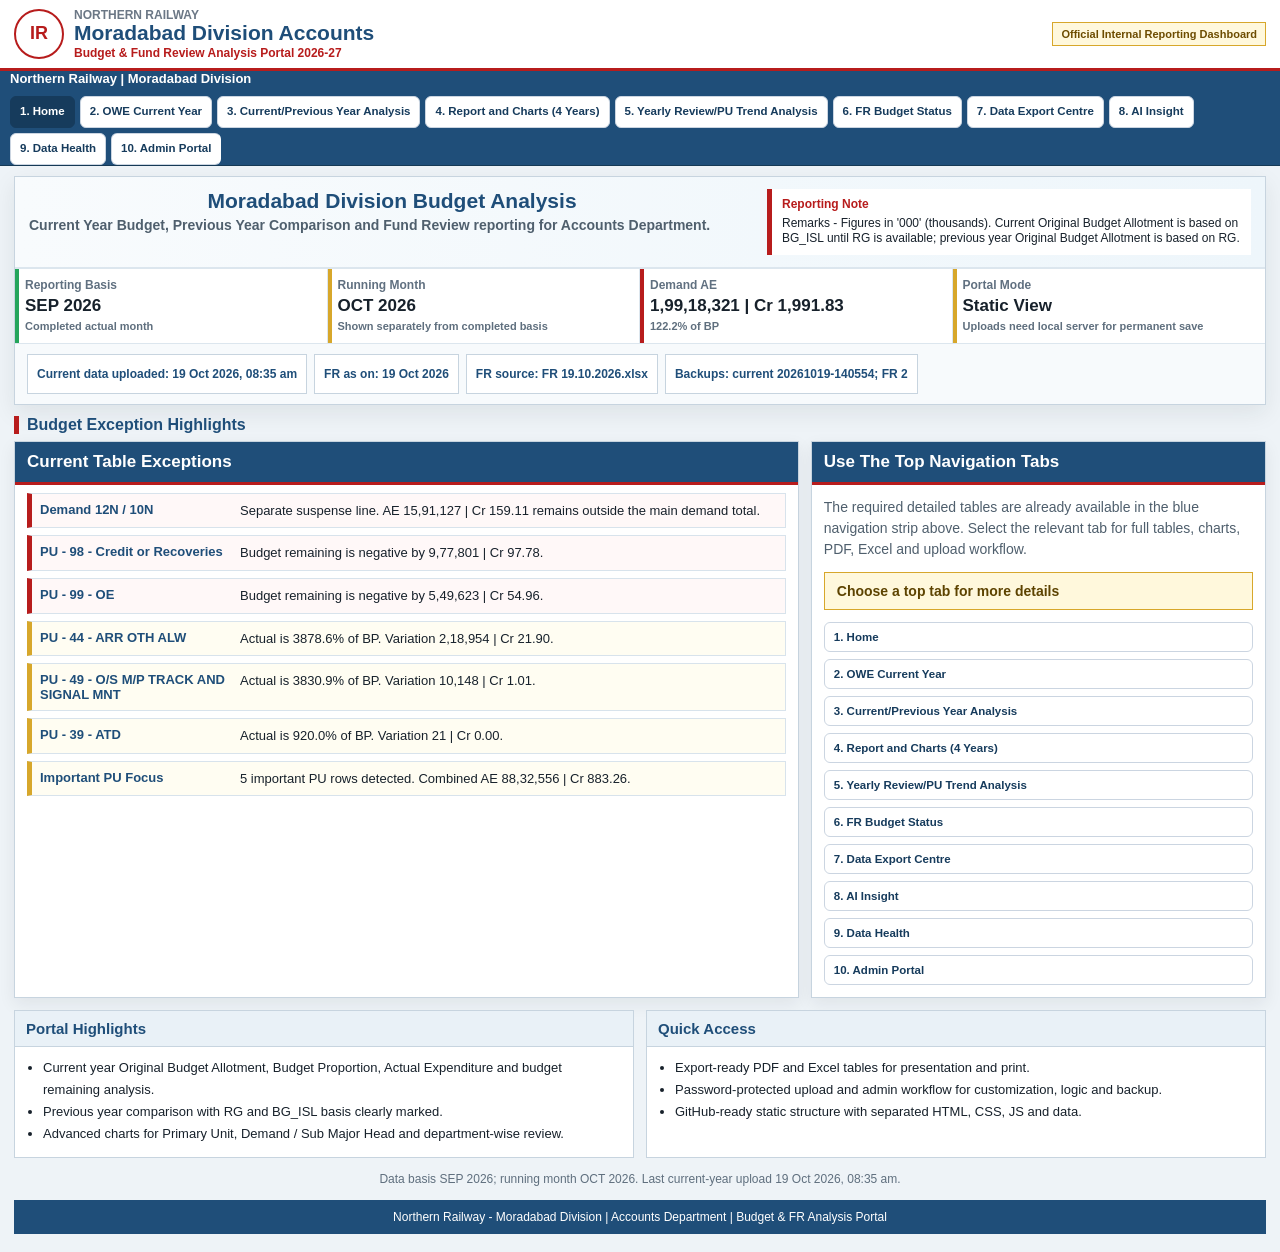
==== index.html @ 2f9a8765 "FR UPDATED" ====
<!doctype html>
<html lang="en">
<head>
  <meta charset="utf-8">
  <meta name="viewport" content="width=device-width, initial-scale=1">
  <title>Moradabad Division Budget & FR Analysis</title>
  <link rel="stylesheet" href="assets/shell.css?v=20261019160409">
  <link rel="stylesheet" href="assets/table-highlight.css?v=20261019160409">
  <link rel="stylesheet" href="assets/ui-compact.css?v=20261019160409">
  <link rel="stylesheet" href="assets/protection.css?v=20261019160409">
</head>
<body>
  <main class="shell">
    <section class="brand-row">
      <div class="emblem">IR</div>
      <div class="identity">
        <span>Northern Railway</span>
        <strong>Moradabad Division Accounts</strong>
        <em>Budget & Fund Review Analysis Portal 2026-27</em>
      </div>
      <div class="tag">Official Internal Reporting Dashboard</div>
    </section>
    <header class="bar">
      <div class="brand">Northern Railway | Moradabad Division</div>
      <nav class="nav">
        <button class="active" type="button" data-page="home">1. Home</button>
        <button type="button" data-page="owe">2. OWE Current Year</button>
        <button type="button" data-page="current">3. Current/Previous Year Analysis</button>
        <button type="button" data-page="reports">4. Report and Charts (4 Years)</button>
        <button type="button" data-page="yearly">5. Yearly Review/PU Trend Analysis</button>
        <button type="button" data-page="fr">6. FR Budget Status</button>
        <button type="button" data-page="exports">7. Data Export Centre</button>
        <button type="button" data-page="ai">8. AI Insight</button>
        <button type="button" data-page="status">9. Data Health</button>
        <button type="button" data-page="admin">10. Admin Portal</button>
      </nav>
    </header>
    <section class="home" id="home">
      <section class="hero">
        <div class="hero-head">
          <div>
            <h1>Moradabad Division Budget Analysis</h1>
            <p class="sub">Current Year Budget, Previous Year Comparison and Fund Review reporting for Accounts Department.</p>
          </div>
          <div class="notice">
            <strong>Reporting Note</strong>
            Remarks - Figures in '000' (thousands). Current Original Budget Allotment is based on BG_ISL until RG is available; previous year Original Budget Allotment is based on RG.
          </div>
        </div>
        <div class="metrics">
          <div class="metric" id="homeBasisMetric"><span>Reporting Basis</span><strong>Loading</strong></div>
          <div class="metric" id="homeRunningMetric"><span>Running Month</span><strong>Loading</strong></div>
          <div class="metric" id="homeDemandMetric"><span>Demand AE</span><strong>Loading</strong></div>
          <div class="metric" id="homeModeMetric"><span>Portal Mode</span><strong>Loading</strong></div>
        </div>
        <div class="home-status" id="homeStatusStrip">
          <span>Checking latest portal data...</span>
        </div>
      </section>
      <h2 class="section-title">Budget Exception Highlights</h2>
      <section class="exception-board">
        <article class="exception-panel">
          <h2>Current Table Exceptions</h2>
          <ul class="exception-list" id="homeExceptionList">
            <li class="watch"><strong>Loading</strong><span>Reading latest committed budget payload and upload manifests.</span></li>
          </ul>
        </article>
        <article class="guide-panel">
          <h2>Use The Top Navigation Tabs</h2>
          <p>The required detailed tables are already available in the blue navigation strip above. Select the relevant tab for full tables, charts, PDF, Excel and upload workflow.</p>
          <div class="tab-hint">Choose a top tab for more details</div>
          <div class="quick-tabs">
            <button type="button" data-open="home">1. Home</button>
            <button type="button" data-open="owe">2. OWE Current Year</button>
            <button type="button" data-open="current">3. Current/Previous Year Analysis</button>
            <button type="button" data-open="reports">4. Report and Charts (4 Years)</button>
            <button type="button" data-open="yearly">5. Yearly Review/PU Trend Analysis</button>
            <button type="button" data-open="fr">6. FR Budget Status</button>
            <button type="button" data-open="exports">7. Data Export Centre</button>
            <button type="button" data-open="ai">8. AI Insight</button>
            <button type="button" data-open="status">9. Data Health</button>
            <button type="button" data-open="admin">10. Admin Portal</button>
          </div>
        </article>
      </section>
      <section class="info-grid">
        <div class="info-panel">
          <h3>Portal Highlights</h3>
          <ul>
            <li>Current year Original Budget Allotment, Budget Proportion, Actual Expenditure and budget remaining analysis.</li>
            <li>Previous year comparison with RG and BG_ISL basis clearly marked.</li>
            <li>Advanced charts for Primary Unit, Demand / Sub Major Head and department-wise review.</li>
          </ul>
        </div>
        <div class="info-panel">
          <h3>Quick Access</h3>
          <ul>
            <li>Export-ready PDF and Excel tables for presentation and print.</li>
            <li>Password-protected upload and admin workflow for customization, logic and backup.</li>
            <li>GitHub-ready static structure with separated HTML, CSS, JS and data.</li>
          </ul>
        </div>
      </section>
      <p class="note" id="homeGeneratedNote">Designed for Northern Railway Moradabad Division Accounts reporting use.</p>
      <footer class="footer">Northern Railway - Moradabad Division | Accounts Department | Budget & FR Analysis Portal</footer>
    </section>
    <iframe class="frame" id="contentFrame" title="Analysis page"></iframe>
  </main>
  <script src="data/current_payload.js?v=20261019160409"></script>
  <script src="data/reports-data.js?v=20261019160409"></script>
  <script src="assets/period-data.js?v=20261019160409"></script>
  <script src="assets/home.js?v=20261019160409"></script>
  <script src="assets/portal-custom.js?v=20261019160409"></script>
  <script src="assets/table-highlight.js?v=20261019160409"></script>
  <script src="assets/shell.js?v=20261019160409"></script>
  <script src="assets/protection.js?v=20261019160409"></script>
</body>
</html>
---- assets/shell.css ----
body{margin:0;font-family:Arial,Helvetica,sans-serif;background:#eef3f7;color:#17212b}.shell{min-height:100vh;display:flex;flex-direction:column}.brand-row{display:grid;grid-template-columns:auto 1fr auto;gap:14px;align-items:center;padding:12px 18px;background:#fff}.emblem{width:58px;height:58px;border:3px solid #b71c1c;border-radius:50%;display:grid;place-items:center;color:#b71c1c;font-weight:900;font-size:22px}.identity span{display:block;color:#6b7785;font-size:12px;font-weight:700;text-transform:uppercase}.identity strong{display:block;color:#1f4e79;font-size:25px;line-height:1.15}.identity em{display:block;color:#b71c1c;font-style:normal;font-weight:800;font-size:14px;margin-top:2px}.tag{border:1px solid #d7a72b;background:#fff8dc;color:#6d4c00;padding:7px 10px;font-size:12px;font-weight:800;text-align:center}.bar{display:flex;align-items:center;justify-content:space-between;gap:10px;flex-wrap:wrap;padding:0 14px;background:#1f4e79;border-top:4px solid #b71c1c;border-bottom:1px solid #153955;position:sticky;top:0;z-index:10}.brand{font-weight:800;color:#fff;font-size:13px}.nav{display:flex;gap:0;flex-wrap:wrap}.nav button{border:0;border-left:1px solid rgba(255,255,255,.22);background:#1f4e79;color:#fff;padding:10px 14px;font:700 13px Arial,Helvetica,sans-serif;cursor:pointer}.nav button:last-child{border-right:1px solid rgba(255,255,255,.22)}.nav button.active,.nav button:hover{background:#b71c1c;color:#fff}.home{width:min(1260px,calc(100vw - 28px));margin:14px auto 28px}.hero{background:#fff;border:1px solid #c7d4df;box-shadow:0 8px 22px rgba(23,33,43,.08)}.hero-head{display:grid;grid-template-columns:1.2fr .8fr;gap:16px;padding:18px;border-bottom:1px solid #dce6ee;background:linear-gradient(90deg,#f8fbfd,#eef6fb)}.home h1{text-align:left;color:#1f4e79;margin:0 0 6px;font-size:30px}.sub{color:#4f5f6d;margin:0;font-weight:700}.notice{border-left:5px solid #b71c1c;background:#fff;padding:10px 12px;font-size:13px;line-height:1.45}.notice strong{display:block;color:#b71c1c;margin-bottom:3px}.metrics{display:grid;grid-template-columns:repeat(4,1fr);gap:0;border-top:1px solid #dce6ee}.metric{background:#fff;border-right:1px solid #dce6ee;padding:12px}.metric:last-child{border-right:0}.metric span{display:block;color:#607080;font-size:12px;font-weight:700}.metric strong{display:block;margin-top:4px;color:#17212b;font-size:20px}.section-title{margin:16px 0 9px;color:#1f4e79;font-size:16px;border-left:5px solid #b71c1c;padding-left:8px}.exception-board{display:grid;grid-template-columns:1fr .58fr;gap:12px}.exception-panel,.guide-panel{background:#fff;border:1px solid #c7d4df;box-shadow:0 6px 16px rgba(23,33,43,.07)}.exception-panel h2,.guide-panel h2{margin:0;padding:10px 12px;background:#1f4e79;color:#fff;font-size:17px;border-bottom:3px solid #b71c1c}.panel-remarks{padding:7px 12px 0;text-align:right;color:#5d6b78;font-size:12px;font-weight:800}.exception-list{list-style:none;margin:0;padding:8px 12px 10px;display:grid;gap:7px}.exception-list li{display:grid;grid-template-columns:190px 1fr;gap:10px;align-items:start;border:1px solid #d8e3ec;background:#f8fbfd;padding:8px}.exception-list li.critical{border-left:5px solid #b71c1c}.exception-list li.watch{border-left:5px solid #d7a72b}.exception-list strong{color:#1f4e79;font-size:13px}.exception-list span{font-size:13px;line-height:1.35}.guide-panel p{margin:0;padding:12px;color:#4f5f6d;line-height:1.5;font-size:14px}.tab-hint{margin:0 12px 12px;padding:10px 12px;background:#fff8dc;border:1px solid #d7a72b;color:#5d4300;font-weight:800}.quick-tabs{display:grid;gap:7px;margin:0 12px 12px}.quick-tabs button{border:1px solid #c7d4df;background:#f7f9fb;color:#1f4e79;text-align:left;padding:8px 10px;font:700 13px Arial,Helvetica,sans-serif;cursor:pointer}.quick-tabs button:hover{background:#e9f1f7}.info-grid{display:grid;grid-template-columns:1fr 1fr;gap:12px;margin-top:12px}.info-panel{background:#fff;border:1px solid #c7d4df}.info-panel h3{margin:0;padding:9px 11px;background:#e9f1f7;color:#1f4e79;font-size:15px;border-bottom:1px solid #c7d4df}.info-panel ul{margin:0;padding:10px 12px 12px 28px;line-height:1.7;font-size:13px}.note{margin-top:14px;font-size:12px;color:#5f6f7e;text-align:center}.footer{margin-top:14px;padding:10px 14px;background:#1f4e79;color:#fff;font-size:12px;text-align:center}.frame{display:none;flex:1;width:100%;border:0;background:white}.frame.active{display:block}@media(max-width:920px){.brand-row,.hero-head,.exception-board,.info-grid{grid-template-columns:1fr}.metrics{grid-template-columns:repeat(2,1fr)}.exception-list li{grid-template-columns:1fr}.tag{text-align:left}.nav button{padding:9px 10px}.home h1{font-size:24px}}@media(max-width:640px){.brand-row{grid-template-columns:auto 1fr;gap:10px;padding:10px 12px}.emblem{width:52px;height:52px;font-size:20px}.identity strong{font-size:21px}.identity em{font-size:13px}.tag{grid-column:1 / -1}.bar{display:block;padding:0}.brand{padding:8px 12px;border-bottom:1px solid rgba(255,255,255,.22)}.nav{display:flex;flex-wrap:nowrap;overflow-x:auto;-webkit-overflow-scrolling:touch}.nav button{flex:0 0 auto;min-height:42px;white-space:nowrap;padding:10px 12px}.home{width:calc(100vw - 16px);margin:10px auto 18px}.hero-head{gap:10px;padding:14px}.home h1{font-size:22px;line-height:1.1}.metrics{grid-template-columns:1fr 1fr}.metric{padding:10px}.metric strong{font-size:18px}.exception-panel h2,.guide-panel h2{font-size:16px}.panel-remarks{text-align:left;padding:7px 10px 0}.exception-list{padding:8px}.guide-panel p{padding:10px}.info-grid{gap:10px}.info-panel ul{padding-left:24px}.frame.active{min-height:calc(100vh - 102px)}}@media(max-width:410px){.metrics{grid-template-columns:1fr}.identity strong{font-size:19px}.identity em{font-size:12px}.home h1{font-size:21px}}

/* Mobile app shell pass - 2026-07-14 */
@media(max-width:760px){
  html,body{height:100%;background:#e9eff5;overscroll-behavior-y:contain;}
  body{font-family:Arial,Helvetica,sans-serif;}
  .shell{min-height:100dvh;background:#e9eff5;padding-bottom:64px;}
  .brand-row{position:sticky;top:0;z-index:20;grid-template-columns:42px 1fr;gap:9px;padding:8px 10px;border-bottom:1px solid #d6e0ea;box-shadow:0 3px 12px rgba(23,33,43,.08);}
  .emblem{width:42px;height:42px;font-size:17px;border-width:2px;}
  .identity span{font-size:10px;letter-spacing:.2px;}
  .identity strong{font-size:18px;line-height:1.08;}
  .identity em{font-size:11px;line-height:1.15;}
  .tag{display:none;}
  .bar{position:fixed;left:0;right:0;bottom:0;top:auto;z-index:30;display:block;padding:0;background:#ffffff;border-top:1px solid #c8d6e2;border-bottom:0;box-shadow:0 -8px 22px rgba(23,33,43,.16);}
  .brand{display:none;}
  .nav{display:grid;grid-auto-flow:column;grid-auto-columns:minmax(92px,1fr);gap:0;overflow-x:auto;scroll-snap-type:x mandatory;-webkit-overflow-scrolling:touch;padding:5px 6px 7px;background:#ffffff;}
  .nav button{scroll-snap-align:center;display:grid;place-items:center;min-height:50px;padding:6px 8px;border:0;border-radius:10px;background:#f2f6fa;color:#1f4e79;font-size:11px;line-height:1.1;text-align:center;white-space:normal;}
  .nav button.active,.nav button:hover{background:#1f4e79;color:#ffffff;}
  .home{width:100%;margin:0;padding:10px 10px 76px;}
  .hero,.exception-panel,.guide-panel,.info-panel{border-radius:10px;overflow:hidden;box-shadow:0 4px 15px rgba(23,33,43,.08);}
  .hero-head{padding:14px;background:#ffffff;}
  .home h1{font-size:22px;line-height:1.12;margin-bottom:7px;}
  .sub{font-size:13px;line-height:1.35;}
  .notice{border-left:0;border-top:4px solid #b71c1c;margin-top:8px;border-radius:8px;background:#fff9e8;}
  .metrics{grid-template-columns:1fr 1fr;gap:8px;border-top:0;padding:10px;background:#f7fafd;}
  .metric{border:1px solid #d9e3ec;border-radius:9px;padding:10px;background:#fff;}
  .metric strong{font-size:16px;line-height:1.15;}
  .section-title{margin:14px 0 8px;font-size:15px;}
  .exception-board,.info-grid{display:grid;grid-template-columns:1fr;gap:10px;}
  .exception-list li{border-radius:8px;padding:10px;}
  .quick-tabs button{min-height:42px;border-radius:8px;background:#f3f7fb;}
  .frame.active{display:block;min-height:calc(100dvh - 116px);height:calc(100dvh - 116px);padding-bottom:0;background:#eef3f7;}
}

/* Mobile navigation: show every portal section without requiring a horizontal swipe. */
@media(max-width:760px){
  .shell{padding-bottom:118px;}
  .nav{
    display:grid;
    grid-template-columns:repeat(4,minmax(0,1fr));
    grid-auto-flow:row;
    overflow:visible;
    scroll-snap-type:none;
    padding:5px 6px 7px;
  }
  .nav button{
    min-width:0;
    min-height:48px;
    font-size:10.5px;
    line-height:1.15;
  }
  .nav button:last-child{grid-column:span 2;}
  .home{box-sizing:border-box;padding-bottom:128px;}
  .frame.active{min-height:calc(100dvh - 170px);height:calc(100dvh - 170px);}
}
@media(max-width:390px){.nav{grid-auto-columns:minmax(84px,1fr)}.nav button{font-size:10.5px}.identity strong{font-size:17px}.metrics{grid-template-columns:1fr}}

/* Compact header pass */
@media(min-width:761px){
  .brand-row{padding:8px 14px;gap:10px}
  .emblem{width:46px;height:46px;font-size:18px;border-width:2px}
  .identity strong{font-size:21px;line-height:1.08}
  .identity em{font-size:12px;margin-top:1px}
  .tag{padding:5px 8px;font-size:11px}
  .bar{padding:0 10px;border-top-width:3px}
  .nav button{padding:8px 11px;font-size:12px}
  .home{margin:10px auto 18px}
  .hero-head{padding:12px 14px;gap:12px}
  .home h1{font-size:25px;margin-bottom:4px}
  .notice{padding:8px 10px;font-size:12px;line-height:1.32}
  .metric{padding:9px 10px}
  .metric strong{font-size:17px}
  .section-title{margin:11px 0 7px}
}

/* Dynamic home dashboard pass - 2026-08-10 */
.metric{position:relative;overflow:hidden}
.metric:before{content:"";position:absolute;left:0;top:0;bottom:0;width:4px;background:#dce6ee}
.metric.good:before{background:#25a55b}
.metric.watch:before{background:#d7a72b}
.metric.bad:before{background:#b71c1c}
.metric em{display:block;margin-top:4px;color:#5f6f7e;font-size:11px;font-style:normal;font-weight:700;line-height:1.25}
.home-status{display:flex;flex-wrap:wrap;gap:7px;padding:10px 12px;background:#f7fafc;border-top:1px solid #dce6ee}
.home-status span{display:inline-flex;align-items:center;min-height:28px;padding:5px 9px;border:1px solid #c7d4df;background:#fff;color:#1f4e79;font-size:12px;font-weight:800}
.exception-list li.critical{background:#fff8f8}
.exception-list li.watch{background:#fffdf2}
.exception-list li.good{border-left:5px solid #25a55b;background:#f5fbf7}
@media(max-width:760px){
  .home-status{padding:8px;gap:6px}
  .home-status span{width:100%;box-sizing:border-box}
}
---- assets/table-highlight.css ----
table.table-highlight-enabled th,
table.table-highlight-enabled td {
  transition: background-color .08s ease, box-shadow .08s ease, color .08s ease;
}

table.table-highlight-enabled th.table-sortable {
  cursor: pointer;
  user-select: none;
}

table.table-highlight-enabled thead th.table-sortable {
  position: sticky;
}

table.table-highlight-enabled th.table-sortable:not(thead th) {
  position: relative;
}

table.table-highlight-enabled th.table-sortable::after {
  content: "";
  display: none;
  position: absolute;
  right: 4px;
  bottom: 3px;
  opacity: .9;
}

table.table-highlight-enabled th.table-sort-active::after {
  display: block;
}

table.table-highlight-enabled th.table-sort-asc::after {
  width: 0;
  height: 0;
  border-left: 4px solid transparent;
  border-right: 4px solid transparent;
  border-top: 0;
  border-bottom: 7px solid currentColor;
}

table.table-highlight-enabled th.table-sort-desc::after {
  width: 0;
  height: 0;
  border-left: 4px solid transparent;
  border-right: 4px solid transparent;
  border-bottom: 0;
  border-top: 7px solid currentColor;
}

table.table-highlight-enabled th.table-sortable:focus {
  outline: 2px solid #f2c230;
  outline-offset: -2px;
}

table.table-highlight-enabled thead th {
  position: sticky;
  top: var(--sticky-top, 0px) !important;
  z-index: 7;
}

table.table-highlight-enabled thead tr:first-child th {
  z-index: 9;
}

table.table-highlight-enabled thead tr:not(:first-child) th {
  z-index: 8;
}

table.table-highlight-enabled tr.table-hover-row > th,
table.table-highlight-enabled tr.table-hover-row > td,
table.table-highlight-enabled .table-hover-col {
  background: #fff4b8 !important;
  color: #17212b !important;
}

table.table-highlight-enabled .table-hover-cell {
  background: #ffe78a !important;
  box-shadow: inset 0 0 0 2px #b77800;
  color: #17212b !important;
}

table.table-highlight-enabled tr.table-pinned-row > th,
table.table-highlight-enabled tr.table-pinned-row > td,
table.table-highlight-enabled .table-pinned-col {
  background: #ffe3a3 !important;
  color: #17212b !important;
}

table.table-highlight-enabled .table-pinned-cell {
  background: #ffd46b !important;
  box-shadow: inset 0 0 0 2px #8a4b00;
  color: #17212b !important;
}

table.table-highlight-enabled th.table-hover-col,
table.table-highlight-enabled th.table-hover-cell,
table.table-highlight-enabled th.table-pinned-col,
table.table-highlight-enabled th.table-pinned-cell {
  color: #0f2f4d !important;
}
---- assets/ui-compact.css ----
:root {
  --ui-bg: #f6f8fb;
  --ui-panel: #ffffff;
  --ui-line: #cbd5e1;
  --ui-line-strong: #9fb3c8;
  --ui-navy: #163b5c;
  --ui-navy-hover: #0f2f4d;
  --ui-teal: #0f766e;
  --ui-teal-hover: #0b5f59;
  --ui-text: #17212b;
  --ui-muted: #607080;
  --ui-focus: #f2c230;
}

button,
.button-link,
.export,
.export-btn,
.primary,
.secondary,
.reset-btn,
.nav button,
.tabs button,
.report-menu button,
.admin-tabs button,
.quick-tabs button,
#copyReviewPack {
  min-height: 30px;
  border-radius: 6px;
  font: 800 11.5px "Segoe UI", Arial, sans-serif;
  line-height: 1.1;
  letter-spacing: 0;
}

select,
input,
textarea {
  border: 1px solid var(--ui-line);
  border-radius: 6px;
  background: #fff;
  color: var(--ui-text);
  font: 700 11.5px "Segoe UI", Arial, sans-serif;
}

select,
input:not([type="checkbox"]):not([type="radio"]) {
  min-height: 30px;
  padding: 5px 8px;
}

textarea {
  padding: 6px 8px;
}

button:hover,
.button-link:hover,
.export:hover,
.export-btn:hover,
.primary:hover,
.secondary:hover,
.reset-btn:hover,
.nav button:hover,
.tabs button:hover,
.report-menu button:hover,
.admin-tabs button:hover,
.quick-tabs button:hover,
#copyReviewPack:hover {
  filter: none;
}

button:focus-visible,
.button-link:focus-visible,
select:focus-visible,
input:focus-visible,
textarea:focus-visible {
  outline: 2px solid var(--ui-focus);
  outline-offset: 1px;
}

.bar,
.topbar,
.toolbar,
.filterbar,
.report-menu,
.actions,
.header-actions,
.admin-tabs,
.sync-selectbar,
.sync-controls,
.setup-grid,
.form-grid,
.action-row,
.pack-head,
.panel-head {
  font-family: "Segoe UI", Arial, sans-serif;
}

.topbar,
.toolbar,
.filterbar,
.report-menu,
.admin-tabs,
.sync-selectbar,
.sync-controls,
.setup-grid,
.form-grid {
  background: var(--ui-panel);
  border: 1px solid var(--ui-line);
  border-radius: 8px;
  box-shadow: 0 1px 8px rgba(23, 33, 43, .05);
}

.topbar {
  padding: 6px;
}

.toolbar,
.filterbar,
.report-menu,
.admin-tabs,
.sync-selectbar {
  padding: 7px 8px;
  gap: 6px;
}

.actions,
.header-actions,
.button-row,
.action-row,
.pack-head {
  gap: 6px;
}

.toolbar label,
.filterbar label,
.form-grid label,
.sync-controls label,
.setup-grid label {
  color: var(--ui-muted);
  font-size: 10.5px;
  font-weight: 800;
  gap: 3px;
}

.export,
.button-link,
.export-btn,
.primary,
#copyReviewPack,
.nav button.active,
.tabs button.active,
.tab.active,
.report-menu button.active,
.admin-tabs button.active {
  background: var(--ui-navy);
  border-color: var(--ui-navy);
  color: #fff;
}

.export:hover,
.button-link:hover,
.export-btn:hover,
.primary:hover,
#copyReviewPack:hover,
.nav button.active:hover,
.tabs button.active:hover,
.tab.active:hover,
.report-menu button.active:hover,
.admin-tabs button.active:hover {
  background: var(--ui-navy-hover);
  border-color: var(--ui-navy-hover);
  color: #fff;
}

.view-export,
#exportViewExcel,
#exportViewPdf,
#exportViewPpt,
.secondary,
.reset-btn,
.upload-btn,
.sync-selectbar .secondary,
[data-sync-select],
[data-refresh-fr-manifest],
[data-reset-filter] {
  background: var(--ui-teal);
  border-color: var(--ui-teal);
  color: #fff;
}

.view-export:hover,
#exportViewExcel:hover,
#exportViewPdf:hover,
#exportViewPpt:hover,
.secondary:hover,
.reset-btn:hover,
.upload-btn:hover,
.sync-selectbar .secondary:hover,
[data-sync-select]:hover,
[data-refresh-fr-manifest]:hover,
[data-reset-filter]:hover {
  background: var(--ui-teal-hover);
  border-color: var(--ui-teal-hover);
  color: #fff;
}

.tabs,
.nav,
.actions,
.header-actions,
.admin-tabs,
.report-menu {
  gap: 5px;
}

.tabs button,
.nav button,
.report-menu button,
.admin-tabs button,
.quick-tabs button {
  border: 1px solid var(--ui-line);
  background: #fff;
  color: var(--ui-navy);
  padding: 6px 9px;
}

.nav button {
  min-height: 32px;
}

.tabs button:hover,
.nav button:hover,
.report-menu button:hover,
.admin-tabs button:hover,
.quick-tabs button:hover {
  background: #e8f2f8;
  border-color: var(--ui-line-strong);
  color: var(--ui-navy);
}

.check-control {
  border: 1px solid var(--ui-line);
  background: #fff;
  border-radius: 6px;
  min-height: 30px;
  padding: 5px 8px;
  color: var(--ui-text);
  font: 800 11.5px "Segoe UI", Arial, sans-serif;
}

.check-control input,
input[type="checkbox"],
input[type="radio"] {
  accent-color: var(--ui-teal);
}

.hero .actions,
.header-actions,
.pack-head .view-export-actions {
  align-items: center;
}

@media (max-width: 760px) {
  button,
  .button-link,
  .export,
  .export-btn,
  .primary,
  .secondary,
  .reset-btn,
  .nav button,
  .tabs button,
  .report-menu button,
  .admin-tabs button,
  .quick-tabs button,
  #copyReviewPack {
    min-height: 38px;
    font-size: 11.5px;
    border-radius: 8px;
  }

  select,
  input:not([type="checkbox"]):not([type="radio"]) {
    min-height: 38px;
    font-size: 12px;
    border-radius: 8px;
  }

  .actions,
  .header-actions,
  .admin-tabs,
  .report-menu,
  .sync-selectbar,
  .action-row,
  .view-export-actions {
    display: grid;
    grid-template-columns: repeat(auto-fit, minmax(130px, 1fr));
    width: 100%;
  }

  .actions > *,
  .header-actions > *,
  .admin-tabs > *,
  .report-menu > *,
  .sync-selectbar > *,
  .action-row > *,
  .view-export-actions > * {
    width: 100%;
  }
}
---- assets/protection.css ----
:root{--protect-blue:#1f4e79;--protect-red:#b71c1c;--protect-line:#c8d6e2}
body.protection-active{ -webkit-user-select:auto; user-select:auto }
body.protection-active table,
body.protection-active th,
body.protection-active td,
body.protection-active .table-wrap,
body.protection-active .review-panel,
body.protection-active .analysis-shell,
body.protection-active .report-card,
body.protection-active .status-card,
body.protection-active .summary,
body.protection-active .remark-list{ -webkit-user-select:text; user-select:text }
body.protection-active input,
body.protection-active textarea,
body.protection-active select,
body.protection-active button{ -webkit-user-select:auto; user-select:auto }
@media print{body.protection-active{-webkit-user-select:auto;user-select:auto}}
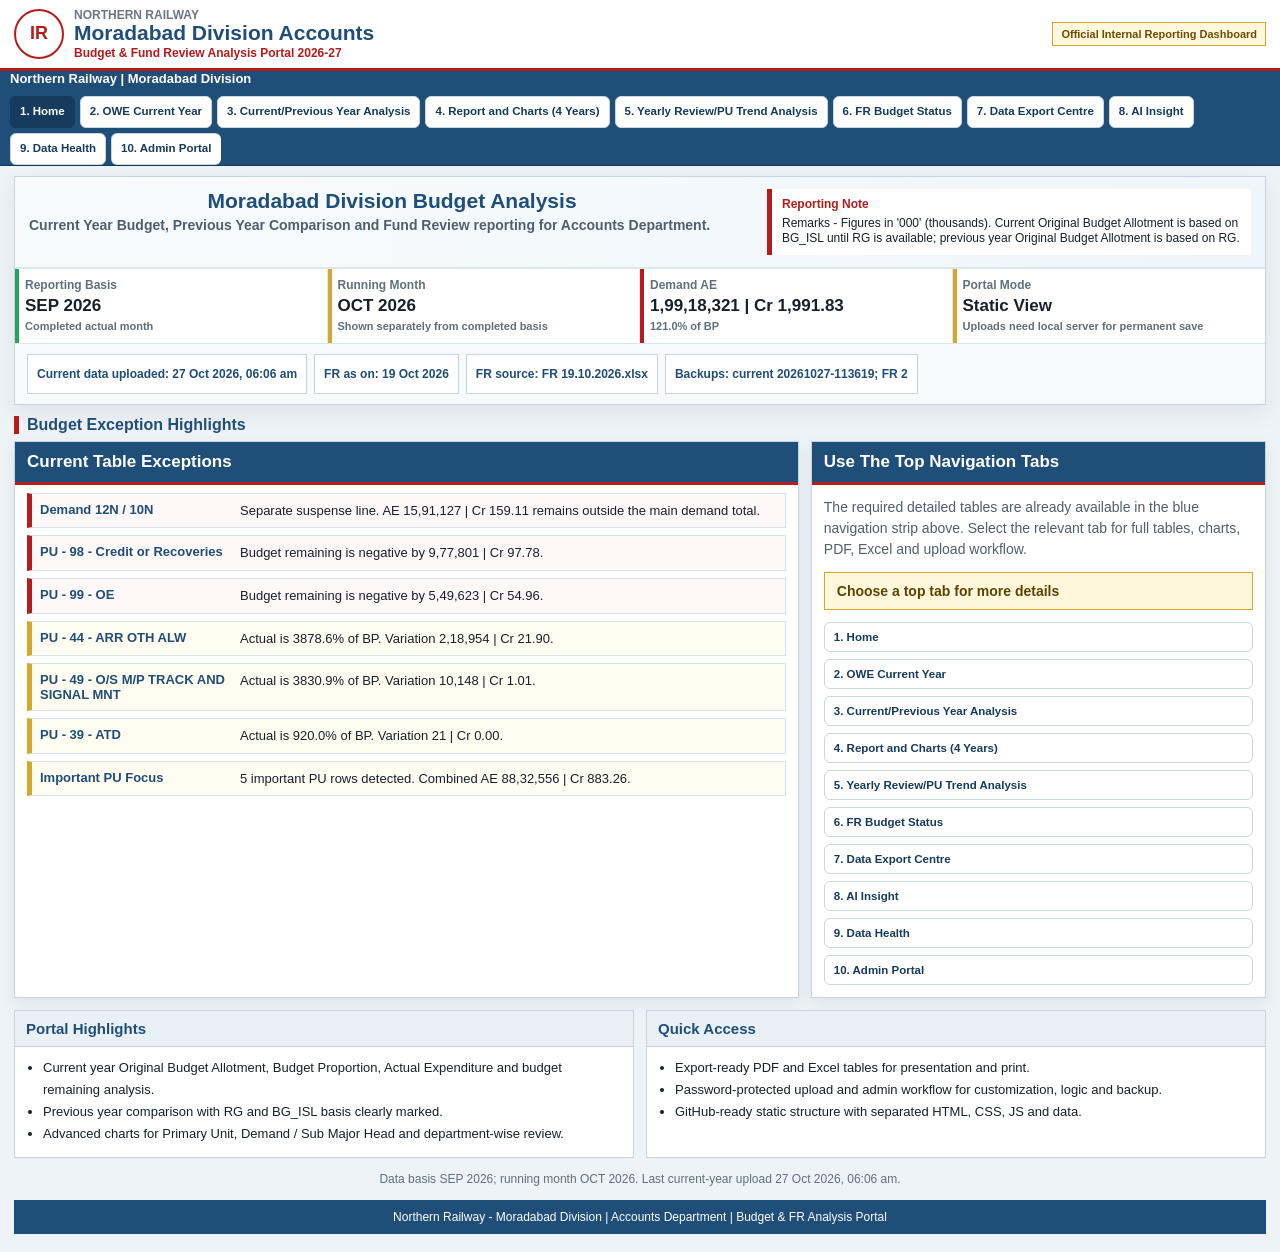
==== commit fa4409cb: "27102026" ====
--- a/index.html
+++ b/index.html
@@ -4,10 +4,10 @@
   <meta charset="utf-8">
   <meta name="viewport" content="width=device-width, initial-scale=1">
   <title>Moradabad Division Budget & FR Analysis</title>
-  <link rel="stylesheet" href="assets/shell.css?v=20261019160409">
-  <link rel="stylesheet" href="assets/table-highlight.css?v=20261019160409">
-  <link rel="stylesheet" href="assets/ui-compact.css?v=20261019160409">
-  <link rel="stylesheet" href="assets/protection.css?v=20261019160409">
+  <link rel="stylesheet" href="assets/shell.css?v=20261027113623">
+  <link rel="stylesheet" href="assets/table-highlight.css?v=20261027113623">
+  <link rel="stylesheet" href="assets/ui-compact.css?v=20261027113623">
+  <link rel="stylesheet" href="assets/protection.css?v=20261027113623">
 </head>
 <body>
   <main class="shell">
@@ -106,14 +106,14 @@
     </section>
     <iframe class="frame" id="contentFrame" title="Analysis page"></iframe>
   </main>
-  <script src="data/current_payload.js?v=20261019160409"></script>
-  <script src="data/reports-data.js?v=20261019160409"></script>
-  <script src="assets/period-data.js?v=20261019160409"></script>
-  <script src="assets/home.js?v=20261019160409"></script>
-  <script src="assets/portal-custom.js?v=20261019160409"></script>
-  <script src="assets/table-highlight.js?v=20261019160409"></script>
-  <script src="assets/shell.js?v=20261019160409"></script>
-  <script src="assets/protection.js?v=20261019160409"></script>
+  <script src="data/current_payload.js?v=20261027113623"></script>
+  <script src="data/reports-data.js?v=20261027113623"></script>
+  <script src="assets/period-data.js?v=20261027113623"></script>
+  <script src="assets/home.js?v=20261027113623"></script>
+  <script src="assets/portal-custom.js?v=20261027113623"></script>
+  <script src="assets/table-highlight.js?v=20261027113623"></script>
+  <script src="assets/shell.js?v=20261027113623"></script>
+  <script src="assets/protection.js?v=20261027113623"></script>
 </body>
 </html>
 
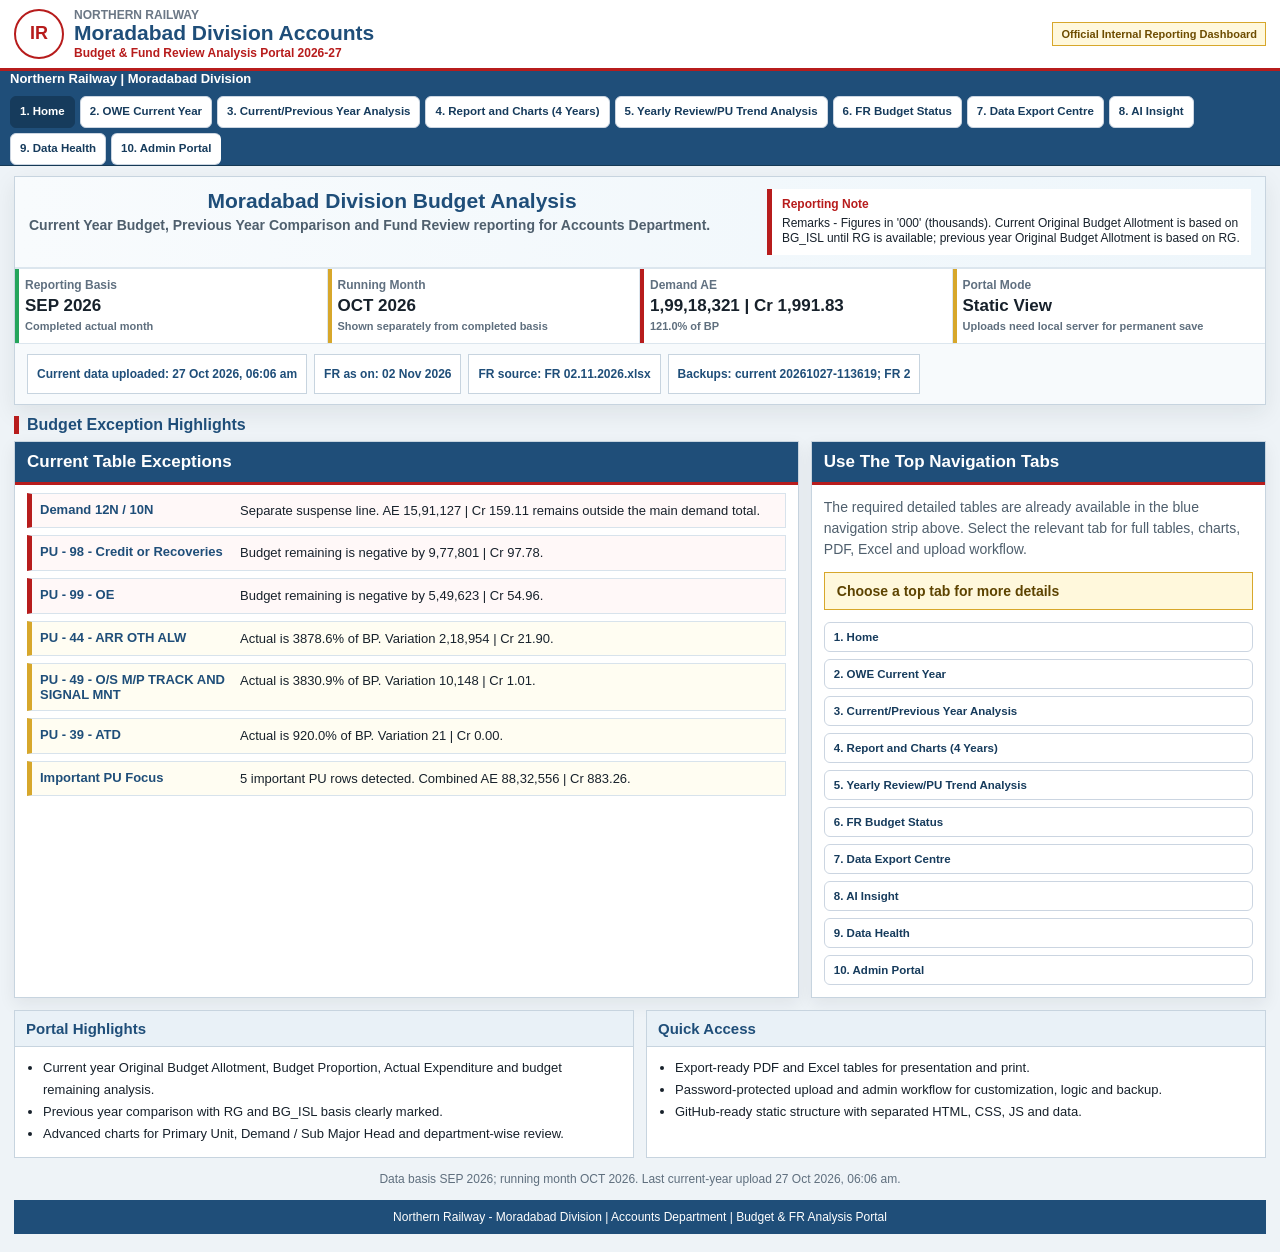
==== commit a42d92fb: "FR 02112026" ====
--- a/index.html
+++ b/index.html
@@ -4,10 +4,10 @@
   <meta charset="utf-8">
   <meta name="viewport" content="width=device-width, initial-scale=1">
   <title>Moradabad Division Budget & FR Analysis</title>
-  <link rel="stylesheet" href="assets/shell.css?v=20261027113623">
-  <link rel="stylesheet" href="assets/table-highlight.css?v=20261027113623">
-  <link rel="stylesheet" href="assets/ui-compact.css?v=20261027113623">
-  <link rel="stylesheet" href="assets/protection.css?v=20261027113623">
+  <link rel="stylesheet" href="assets/shell.css?v=20261102121559">
+  <link rel="stylesheet" href="assets/table-highlight.css?v=20261102121559">
+  <link rel="stylesheet" href="assets/ui-compact.css?v=20261102121559">
+  <link rel="stylesheet" href="assets/protection.css?v=20261102121559">
 </head>
 <body>
   <main class="shell">
@@ -106,14 +106,14 @@
     </section>
     <iframe class="frame" id="contentFrame" title="Analysis page"></iframe>
   </main>
-  <script src="data/current_payload.js?v=20261027113623"></script>
-  <script src="data/reports-data.js?v=20261027113623"></script>
-  <script src="assets/period-data.js?v=20261027113623"></script>
-  <script src="assets/home.js?v=20261027113623"></script>
-  <script src="assets/portal-custom.js?v=20261027113623"></script>
-  <script src="assets/table-highlight.js?v=20261027113623"></script>
-  <script src="assets/shell.js?v=20261027113623"></script>
-  <script src="assets/protection.js?v=20261027113623"></script>
+  <script src="data/current_payload.js?v=20261102121559"></script>
+  <script src="data/reports-data.js?v=20261102121559"></script>
+  <script src="assets/period-data.js?v=20261102121559"></script>
+  <script src="assets/home.js?v=20261102121559"></script>
+  <script src="assets/portal-custom.js?v=20261102121559"></script>
+  <script src="assets/table-highlight.js?v=20261102121559"></script>
+  <script src="assets/shell.js?v=20261102121559"></script>
+  <script src="assets/protection.js?v=20261102121559"></script>
 </body>
 </html>
 
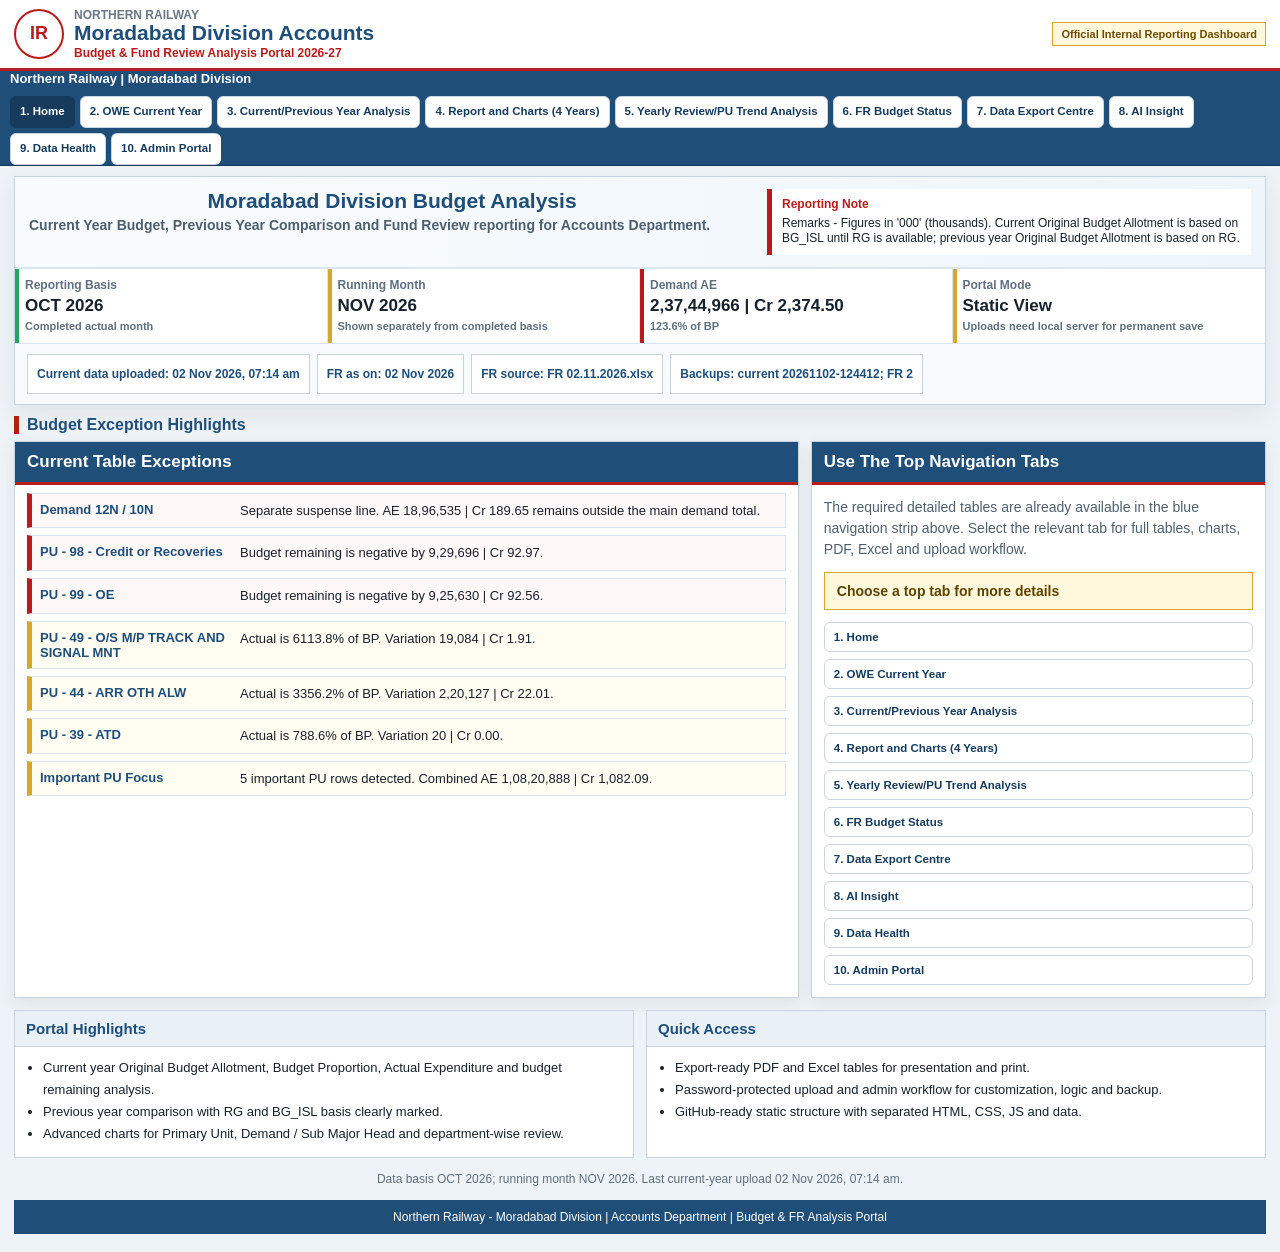
==== commit f07a80ff: "new month nov data" ====
--- a/index.html
+++ b/index.html
@@ -4,10 +4,10 @@
   <meta charset="utf-8">
   <meta name="viewport" content="width=device-width, initial-scale=1">
   <title>Moradabad Division Budget & FR Analysis</title>
-  <link rel="stylesheet" href="assets/shell.css?v=20261102121559">
-  <link rel="stylesheet" href="assets/table-highlight.css?v=20261102121559">
-  <link rel="stylesheet" href="assets/ui-compact.css?v=20261102121559">
-  <link rel="stylesheet" href="assets/protection.css?v=20261102121559">
+  <link rel="stylesheet" href="assets/shell.css?v=20261102124420">
+  <link rel="stylesheet" href="assets/table-highlight.css?v=20261102124420">
+  <link rel="stylesheet" href="assets/ui-compact.css?v=20261102124420">
+  <link rel="stylesheet" href="assets/protection.css?v=20261102124420">
 </head>
 <body>
   <main class="shell">
@@ -106,14 +106,14 @@
     </section>
     <iframe class="frame" id="contentFrame" title="Analysis page"></iframe>
   </main>
-  <script src="data/current_payload.js?v=20261102121559"></script>
-  <script src="data/reports-data.js?v=20261102121559"></script>
-  <script src="assets/period-data.js?v=20261102121559"></script>
-  <script src="assets/home.js?v=20261102121559"></script>
-  <script src="assets/portal-custom.js?v=20261102121559"></script>
-  <script src="assets/table-highlight.js?v=20261102121559"></script>
-  <script src="assets/shell.js?v=20261102121559"></script>
-  <script src="assets/protection.js?v=20261102121559"></script>
+  <script src="data/current_payload.js?v=20261102124420"></script>
+  <script src="data/reports-data.js?v=20261102124420"></script>
+  <script src="assets/period-data.js?v=20261102124420"></script>
+  <script src="assets/home.js?v=20261102124420"></script>
+  <script src="assets/portal-custom.js?v=20261102124420"></script>
+  <script src="assets/table-highlight.js?v=20261102124420"></script>
+  <script src="assets/shell.js?v=20261102124420"></script>
+  <script src="assets/protection.js?v=20261102124420"></script>
 </body>
 </html>
 
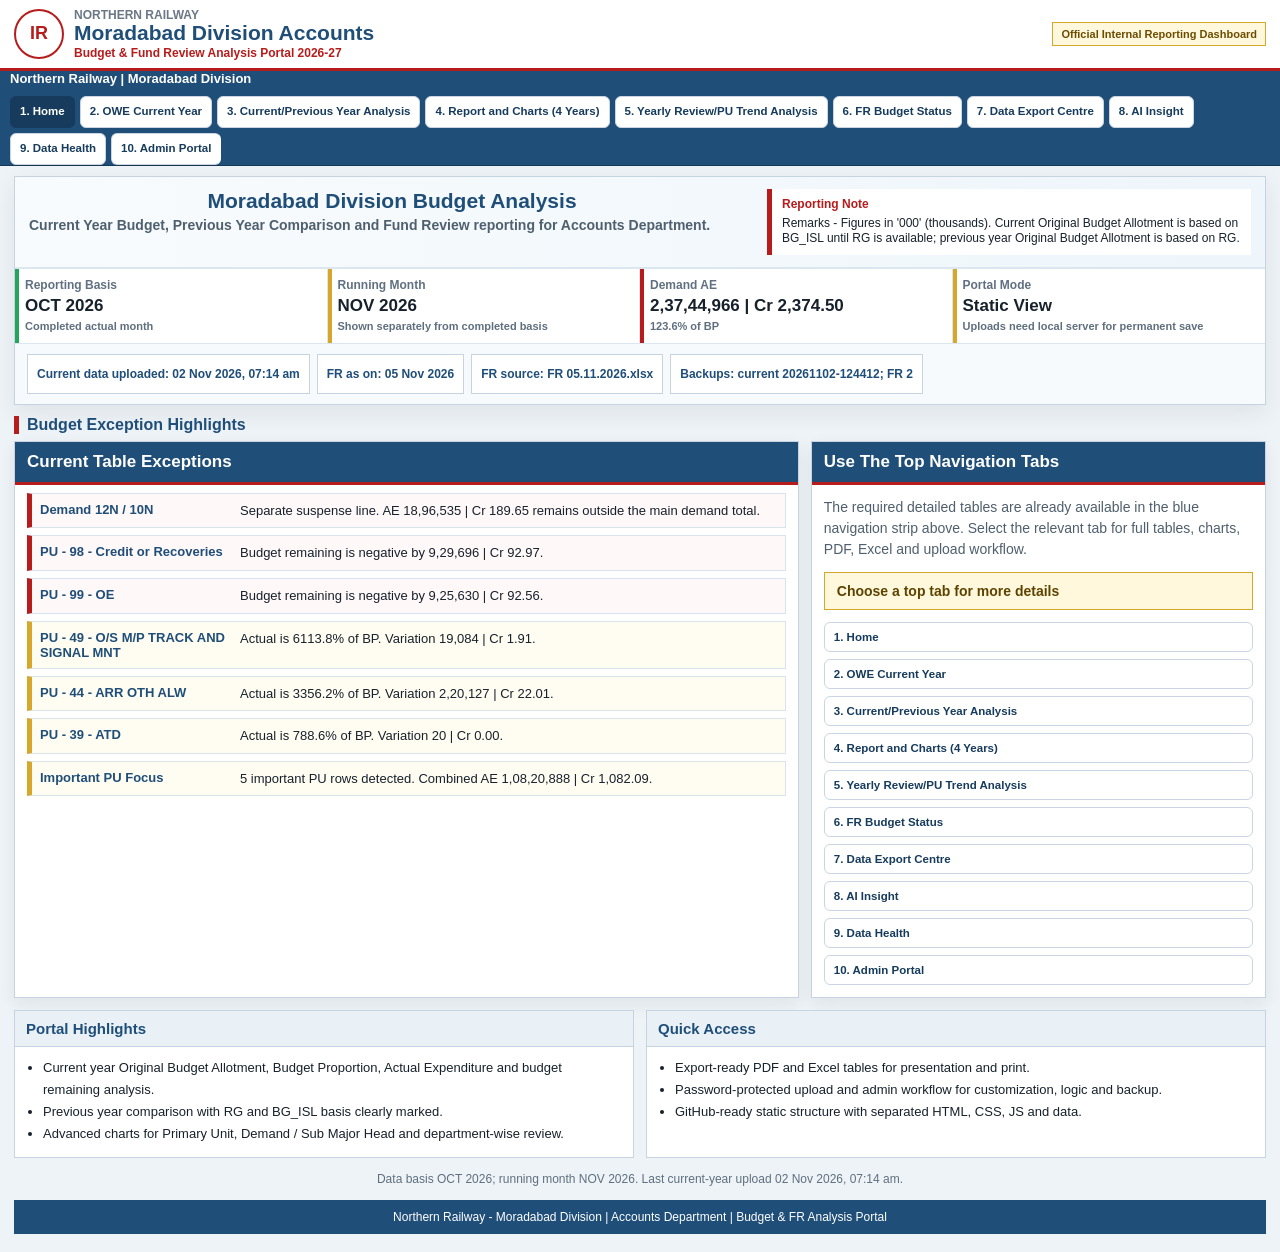
==== commit bf82a9e6: "NEW FR 05112026" ====
--- a/index.html
+++ b/index.html
@@ -4,10 +4,10 @@
   <meta charset="utf-8">
   <meta name="viewport" content="width=device-width, initial-scale=1">
   <title>Moradabad Division Budget & FR Analysis</title>
-  <link rel="stylesheet" href="assets/shell.css?v=20261102124420">
-  <link rel="stylesheet" href="assets/table-highlight.css?v=20261102124420">
-  <link rel="stylesheet" href="assets/ui-compact.css?v=20261102124420">
-  <link rel="stylesheet" href="assets/protection.css?v=20261102124420">
+  <link rel="stylesheet" href="assets/shell.css?v=20261105130457">
+  <link rel="stylesheet" href="assets/table-highlight.css?v=20261105130457">
+  <link rel="stylesheet" href="assets/ui-compact.css?v=20261105130457">
+  <link rel="stylesheet" href="assets/protection.css?v=20261105130457">
 </head>
 <body>
   <main class="shell">
@@ -106,14 +106,14 @@
     </section>
     <iframe class="frame" id="contentFrame" title="Analysis page"></iframe>
   </main>
-  <script src="data/current_payload.js?v=20261102124420"></script>
-  <script src="data/reports-data.js?v=20261102124420"></script>
-  <script src="assets/period-data.js?v=20261102124420"></script>
-  <script src="assets/home.js?v=20261102124420"></script>
-  <script src="assets/portal-custom.js?v=20261102124420"></script>
-  <script src="assets/table-highlight.js?v=20261102124420"></script>
-  <script src="assets/shell.js?v=20261102124420"></script>
-  <script src="assets/protection.js?v=20261102124420"></script>
+  <script src="data/current_payload.js?v=20261105130457"></script>
+  <script src="data/reports-data.js?v=20261105130457"></script>
+  <script src="assets/period-data.js?v=20261105130457"></script>
+  <script src="assets/home.js?v=20261105130457"></script>
+  <script src="assets/portal-custom.js?v=20261105130457"></script>
+  <script src="assets/table-highlight.js?v=20261105130457"></script>
+  <script src="assets/shell.js?v=20261105130457"></script>
+  <script src="assets/protection.js?v=20261105130457"></script>
 </body>
 </html>
 
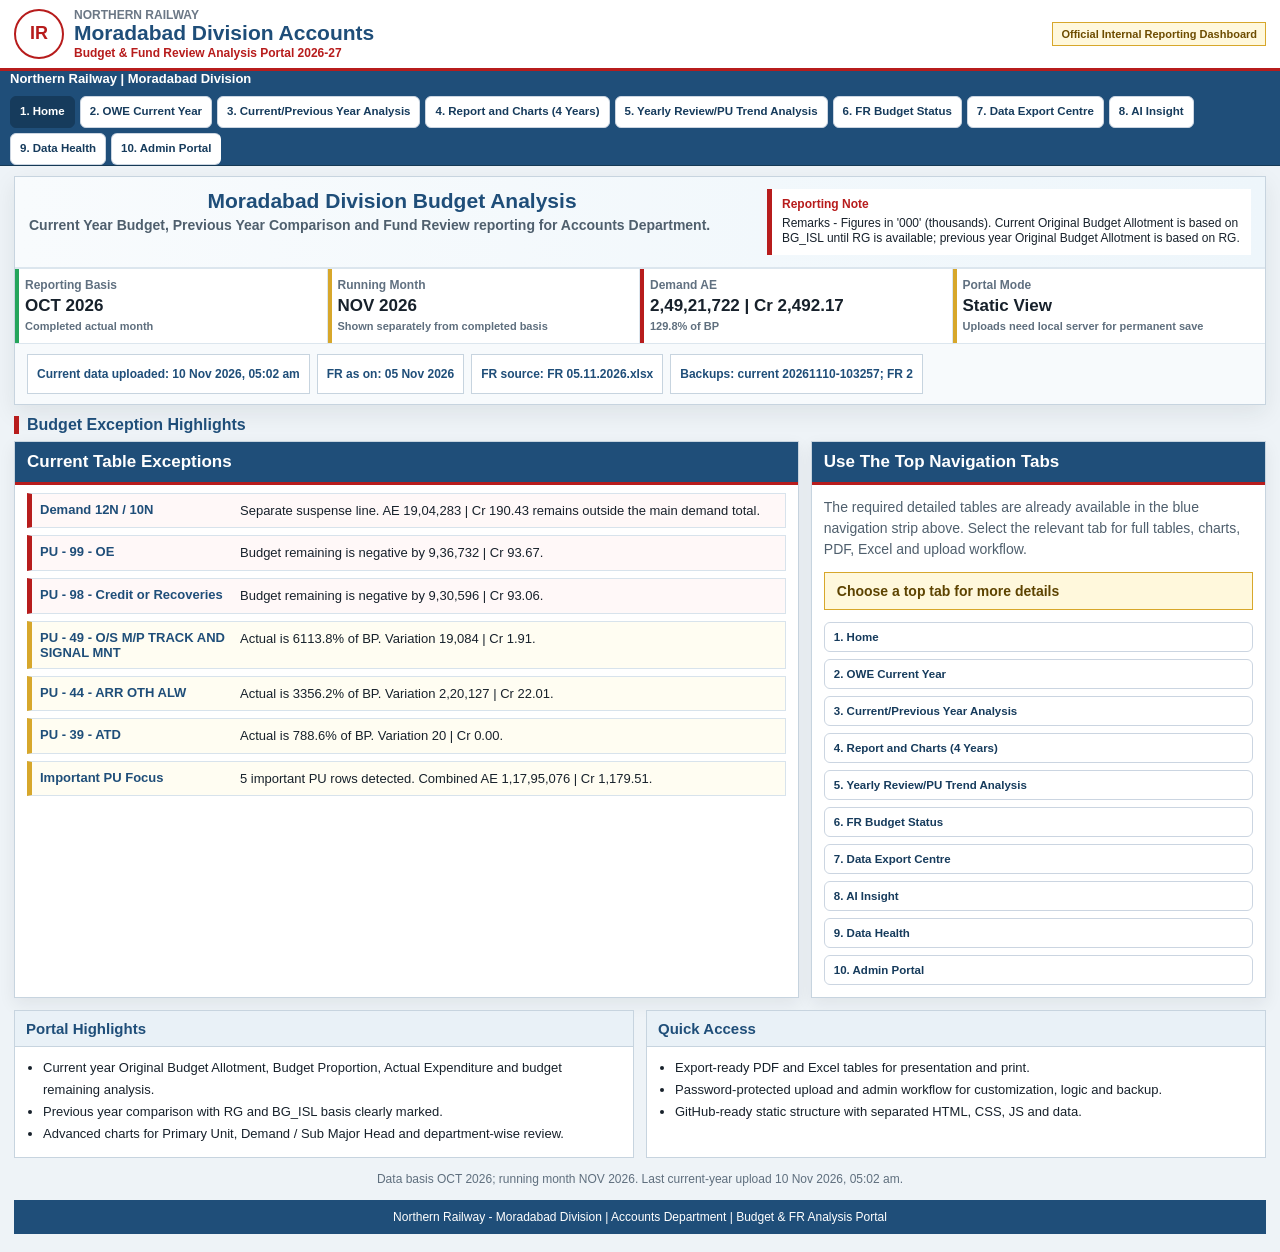
==== commit c0a81596: "10112026" ====
--- a/index.html
+++ b/index.html
@@ -4,10 +4,10 @@
   <meta charset="utf-8">
   <meta name="viewport" content="width=device-width, initial-scale=1">
   <title>Moradabad Division Budget & FR Analysis</title>
-  <link rel="stylesheet" href="assets/shell.css?v=20261105130457">
-  <link rel="stylesheet" href="assets/table-highlight.css?v=20261105130457">
-  <link rel="stylesheet" href="assets/ui-compact.css?v=20261105130457">
-  <link rel="stylesheet" href="assets/protection.css?v=20261105130457">
+  <link rel="stylesheet" href="assets/shell.css?v=20261110103302">
+  <link rel="stylesheet" href="assets/table-highlight.css?v=20261110103302">
+  <link rel="stylesheet" href="assets/ui-compact.css?v=20261110103302">
+  <link rel="stylesheet" href="assets/protection.css?v=20261110103302">
 </head>
 <body>
   <main class="shell">
@@ -106,14 +106,14 @@
     </section>
     <iframe class="frame" id="contentFrame" title="Analysis page"></iframe>
   </main>
-  <script src="data/current_payload.js?v=20261105130457"></script>
-  <script src="data/reports-data.js?v=20261105130457"></script>
-  <script src="assets/period-data.js?v=20261105130457"></script>
-  <script src="assets/home.js?v=20261105130457"></script>
-  <script src="assets/portal-custom.js?v=20261105130457"></script>
-  <script src="assets/table-highlight.js?v=20261105130457"></script>
-  <script src="assets/shell.js?v=20261105130457"></script>
-  <script src="assets/protection.js?v=20261105130457"></script>
+  <script src="data/current_payload.js?v=20261110103302"></script>
+  <script src="data/reports-data.js?v=20261110103302"></script>
+  <script src="assets/period-data.js?v=20261110103302"></script>
+  <script src="assets/home.js?v=20261110103302"></script>
+  <script src="assets/portal-custom.js?v=20261110103302"></script>
+  <script src="assets/table-highlight.js?v=20261110103302"></script>
+  <script src="assets/shell.js?v=20261110103302"></script>
+  <script src="assets/protection.js?v=20261110103302"></script>
 </body>
 </html>
 
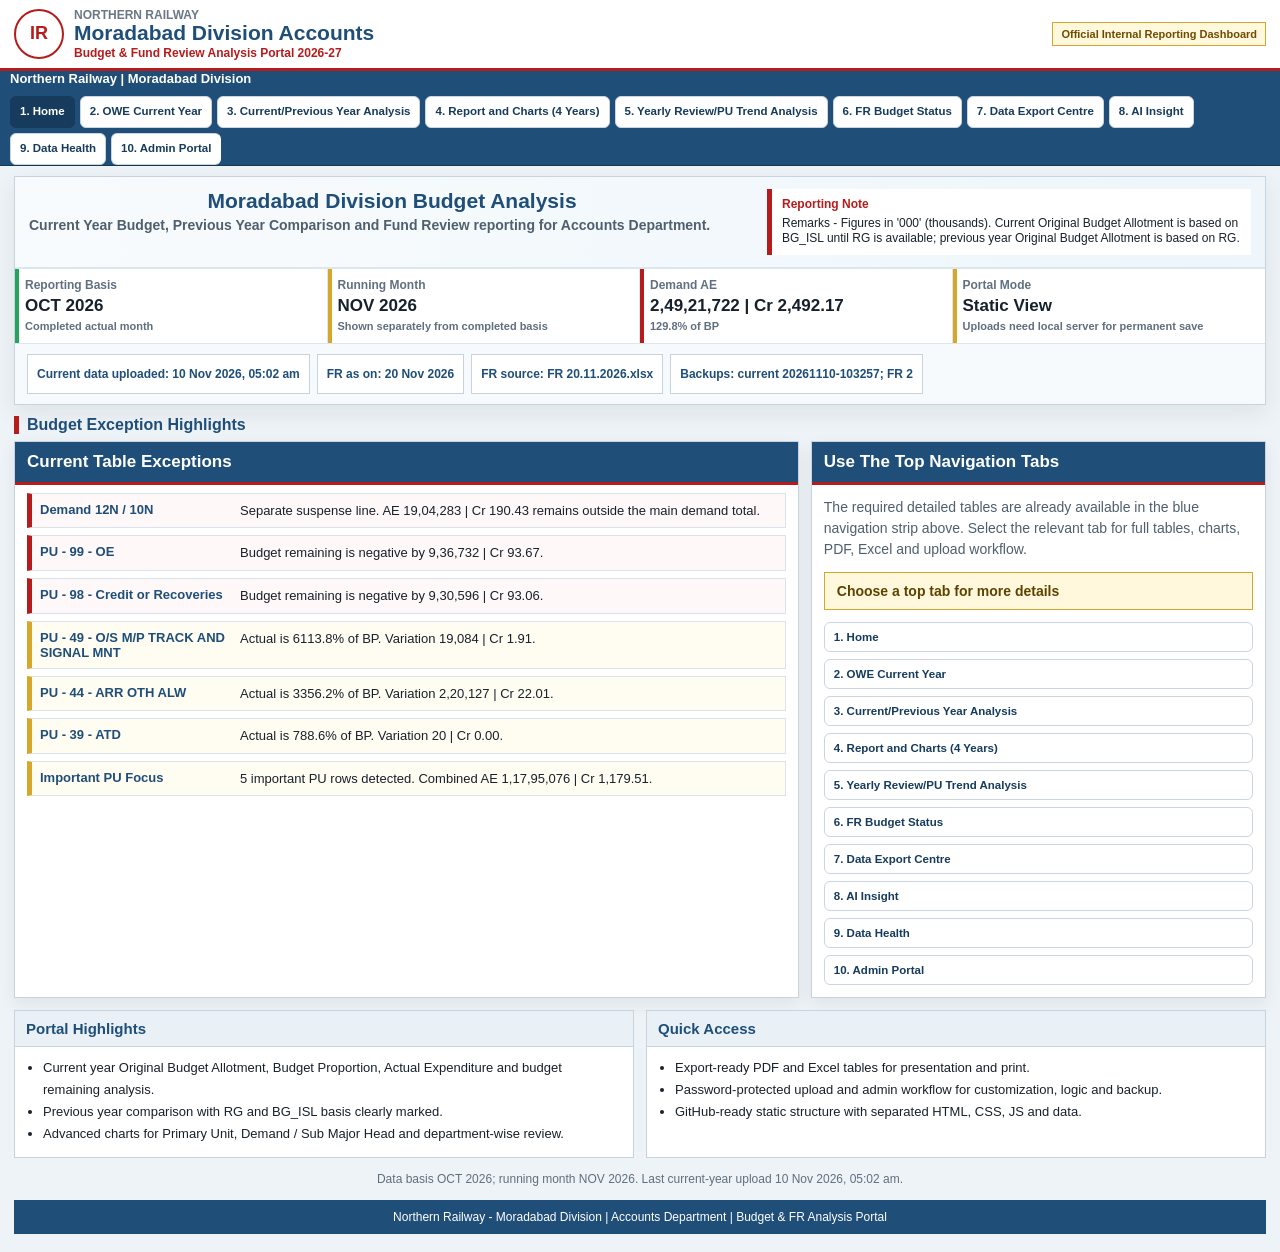
==== commit ebb954d6: "20112026" ====
--- a/index.html
+++ b/index.html
@@ -4,10 +4,10 @@
   <meta charset="utf-8">
   <meta name="viewport" content="width=device-width, initial-scale=1">
   <title>Moradabad Division Budget & FR Analysis</title>
-  <link rel="stylesheet" href="assets/shell.css?v=20261110103302">
-  <link rel="stylesheet" href="assets/table-highlight.css?v=20261110103302">
-  <link rel="stylesheet" href="assets/ui-compact.css?v=20261110103302">
-  <link rel="stylesheet" href="assets/protection.css?v=20261110103302">
+  <link rel="stylesheet" href="assets/shell.css?v=20261120161359">
+  <link rel="stylesheet" href="assets/table-highlight.css?v=20261120161359">
+  <link rel="stylesheet" href="assets/ui-compact.css?v=20261120161359">
+  <link rel="stylesheet" href="assets/protection.css?v=20261120161359">
 </head>
 <body>
   <main class="shell">
@@ -106,14 +106,14 @@
     </section>
     <iframe class="frame" id="contentFrame" title="Analysis page"></iframe>
   </main>
-  <script src="data/current_payload.js?v=20261110103302"></script>
-  <script src="data/reports-data.js?v=20261110103302"></script>
-  <script src="assets/period-data.js?v=20261110103302"></script>
-  <script src="assets/home.js?v=20261110103302"></script>
-  <script src="assets/portal-custom.js?v=20261110103302"></script>
-  <script src="assets/table-highlight.js?v=20261110103302"></script>
-  <script src="assets/shell.js?v=20261110103302"></script>
-  <script src="assets/protection.js?v=20261110103302"></script>
+  <script src="data/current_payload.js?v=20261120161359"></script>
+  <script src="data/reports-data.js?v=20261120161359"></script>
+  <script src="assets/period-data.js?v=20261120161359"></script>
+  <script src="assets/home.js?v=20261120161359"></script>
+  <script src="assets/portal-custom.js?v=20261120161359"></script>
+  <script src="assets/table-highlight.js?v=20261120161359"></script>
+  <script src="assets/shell.js?v=20261120161359"></script>
+  <script src="assets/protection.js?v=20261120161359"></script>
 </body>
 </html>
 
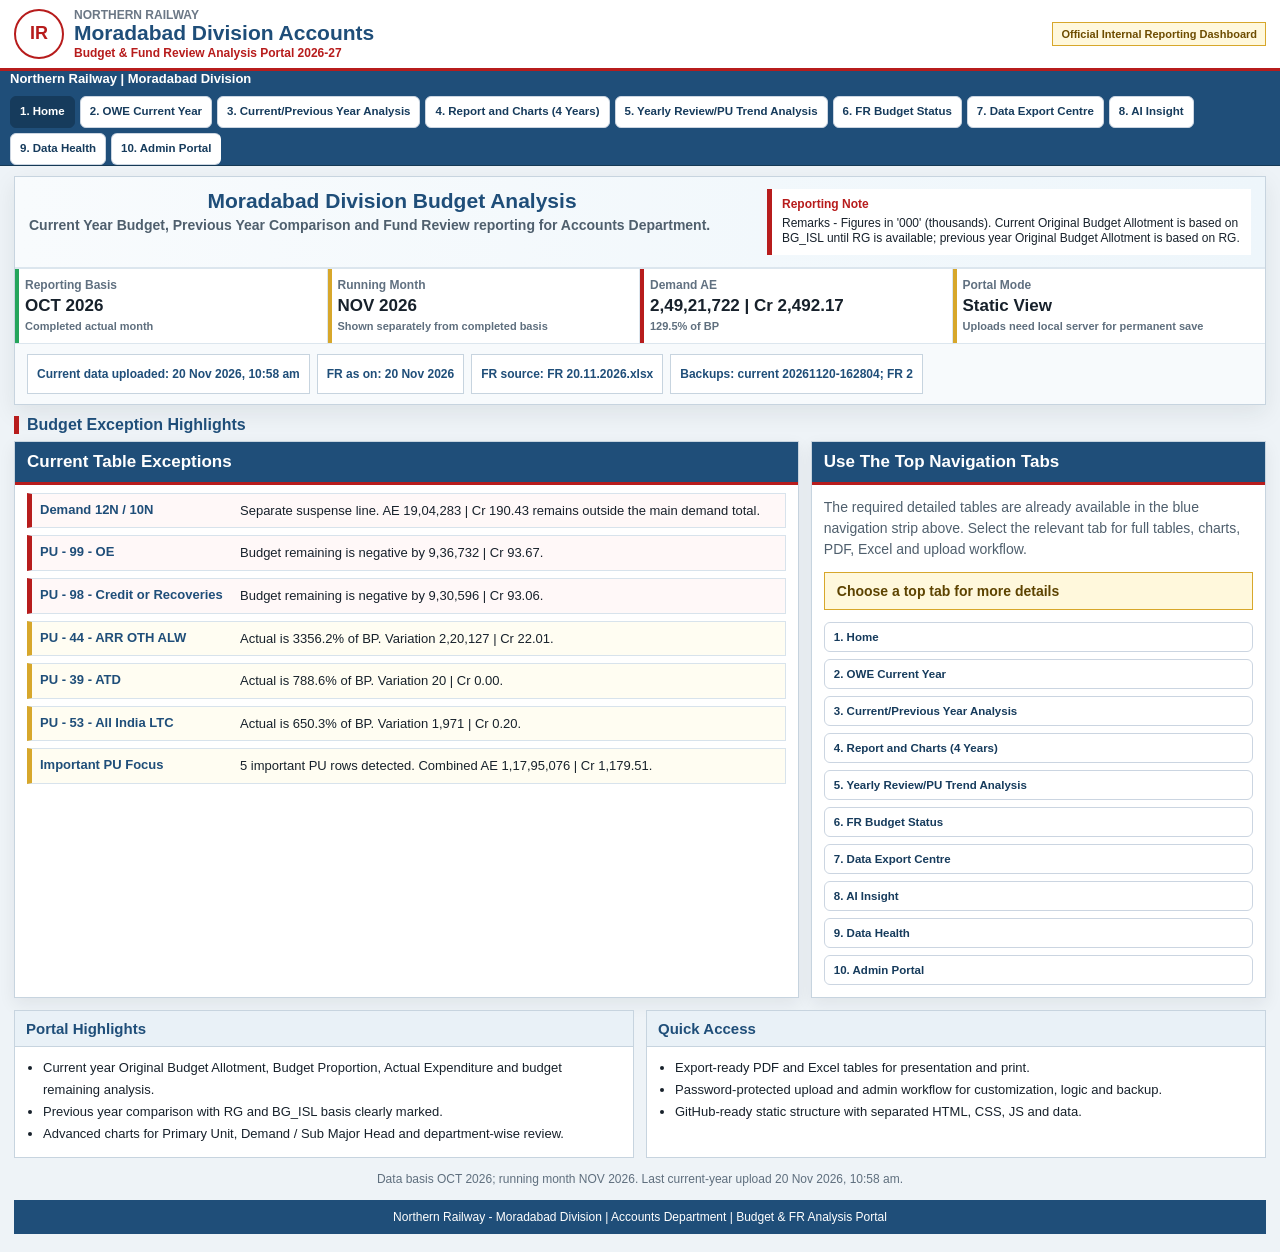
==== commit 7d9c1175: "20 new" ====
--- a/index.html
+++ b/index.html
@@ -4,10 +4,10 @@
   <meta charset="utf-8">
   <meta name="viewport" content="width=device-width, initial-scale=1">
   <title>Moradabad Division Budget & FR Analysis</title>
-  <link rel="stylesheet" href="assets/shell.css?v=20261120161359">
-  <link rel="stylesheet" href="assets/table-highlight.css?v=20261120161359">
-  <link rel="stylesheet" href="assets/ui-compact.css?v=20261120161359">
-  <link rel="stylesheet" href="assets/protection.css?v=20261120161359">
+  <link rel="stylesheet" href="assets/shell.css?v=20261120162809">
+  <link rel="stylesheet" href="assets/table-highlight.css?v=20261120162809">
+  <link rel="stylesheet" href="assets/ui-compact.css?v=20261120162809">
+  <link rel="stylesheet" href="assets/protection.css?v=20261120162809">
 </head>
 <body>
   <main class="shell">
@@ -106,14 +106,14 @@
     </section>
     <iframe class="frame" id="contentFrame" title="Analysis page"></iframe>
   </main>
-  <script src="data/current_payload.js?v=20261120161359"></script>
-  <script src="data/reports-data.js?v=20261120161359"></script>
-  <script src="assets/period-data.js?v=20261120161359"></script>
-  <script src="assets/home.js?v=20261120161359"></script>
-  <script src="assets/portal-custom.js?v=20261120161359"></script>
-  <script src="assets/table-highlight.js?v=20261120161359"></script>
-  <script src="assets/shell.js?v=20261120161359"></script>
-  <script src="assets/protection.js?v=20261120161359"></script>
+  <script src="data/current_payload.js?v=20261120162809"></script>
+  <script src="data/reports-data.js?v=20261120162809"></script>
+  <script src="assets/period-data.js?v=20261120162809"></script>
+  <script src="assets/home.js?v=20261120162809"></script>
+  <script src="assets/portal-custom.js?v=20261120162809"></script>
+  <script src="assets/table-highlight.js?v=20261120162809"></script>
+  <script src="assets/shell.js?v=20261120162809"></script>
+  <script src="assets/protection.js?v=20261120162809"></script>
 </body>
 </html>
 
